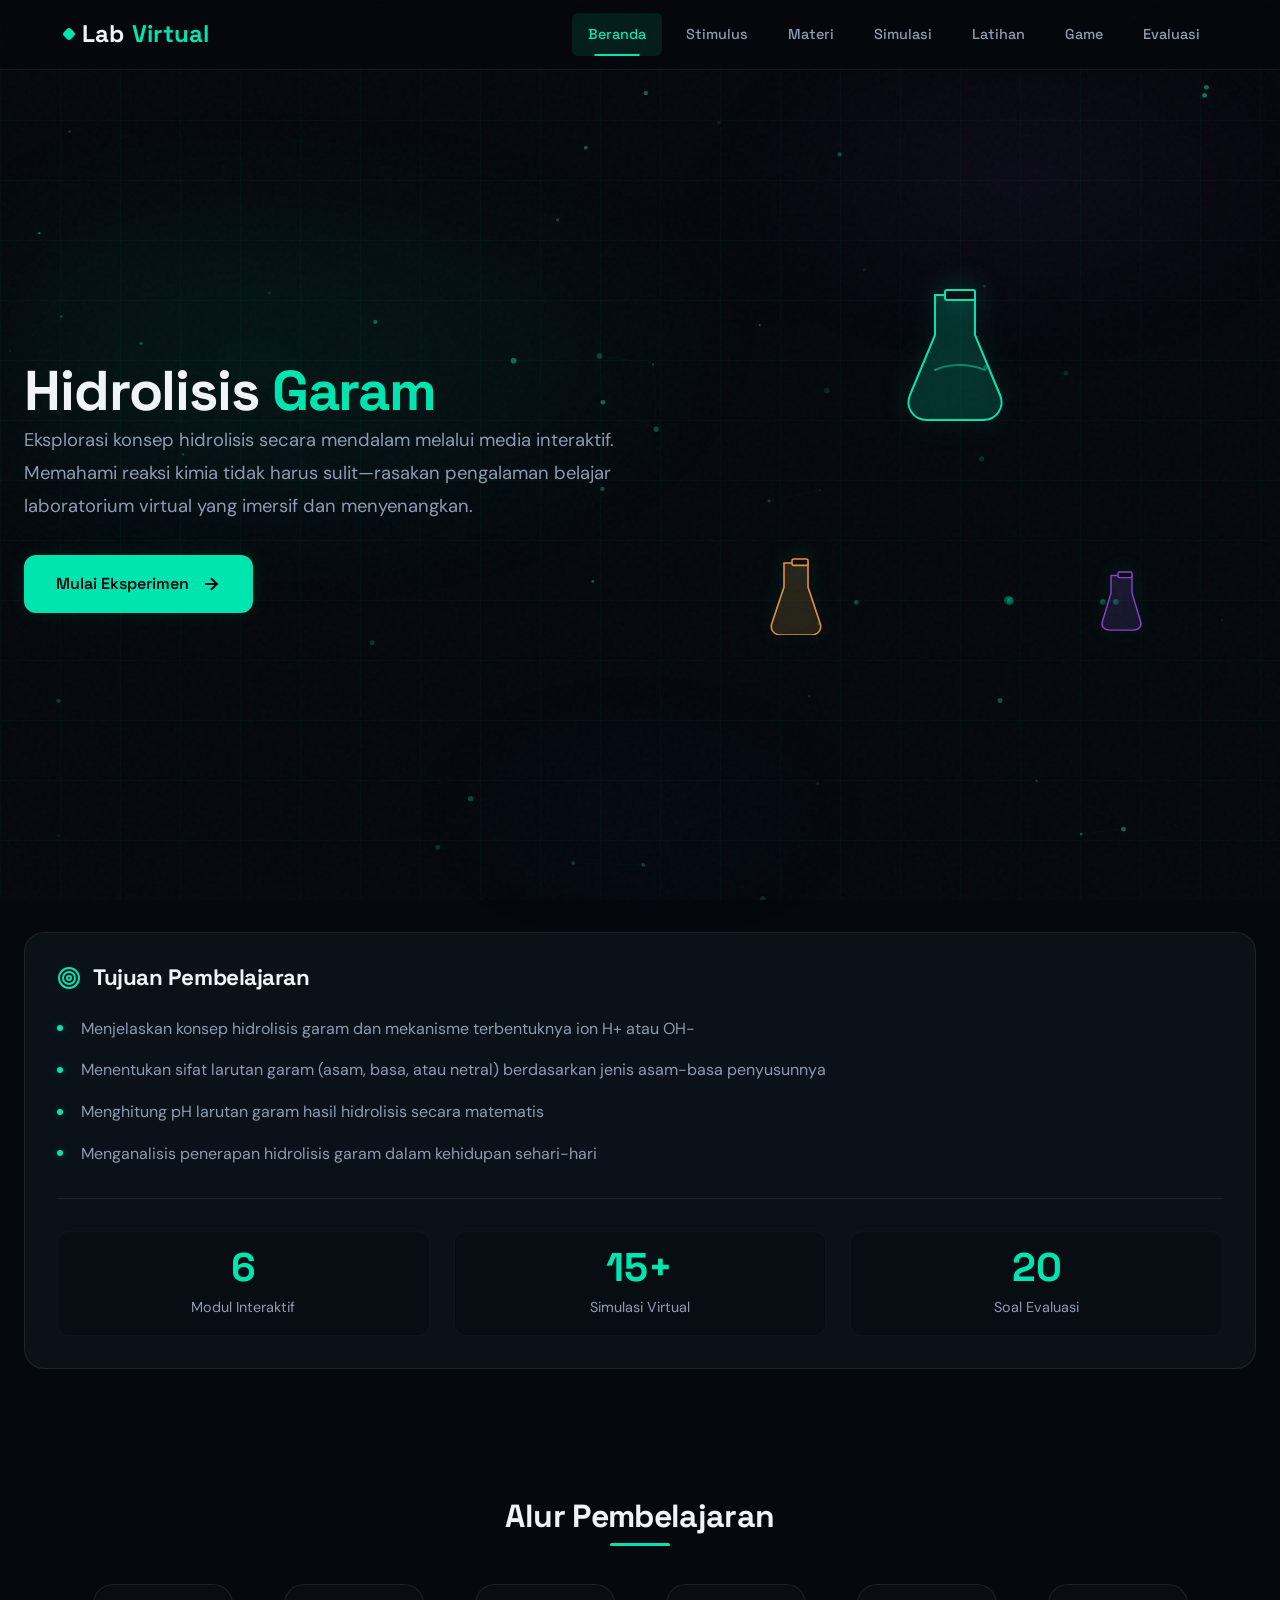
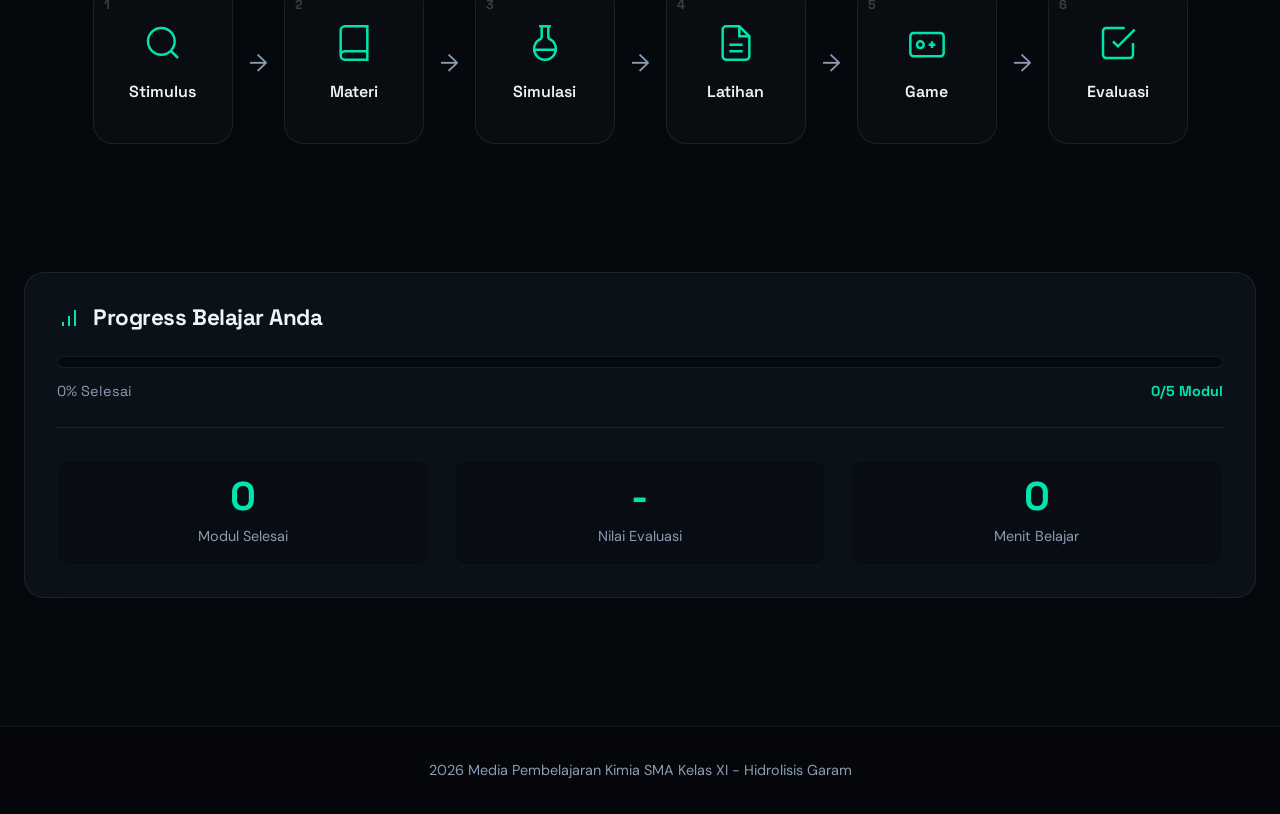
==== index.html @ 2d6d2042 "Add files via upload" ====
<!DOCTYPE html>
<html lang="id">
<head>
  <meta charset="UTF-8">
  <meta name="viewport" content="width=device-width, initial-scale=1.0">
  <title>Virtual Lab - Hidrolisis Garam</title>
  
  <link rel="preconnect" href="https://fonts.googleapis.com">
  <link rel="preconnect" href="https://fonts.gstatic.com" crossorigin>
  <link href="https://fonts.googleapis.com/css2?family=Space+Grotesk:wght@400;500;700&family=DM+Sans:wght@400;500;600&display=swap" rel="stylesheet">
  <link rel="stylesheet" href="assets/css/style.css">
</head>
<body>

<div class="bg-grid"></div>
<div class="bg-gradient"></div>
<div class="noise-overlay"></div>
<canvas id="moleculeCanvas"></canvas>

<header class="header" id="header">
  <div class="logo">Lab<span>Virtual</span></div>
  <button class="menu-toggle" id="menuToggle" aria-label="Toggle menu">
    <span></span><span></span><span></span>
  </button>
  <nav id="nav">
    <a href="index.html" class="active">Beranda</a>
    <a href="stimulus.html">Stimulus</a>
    <a href="materi.html">Materi</a>
    <a href="simulasi.html">Simulasi</a>
    <a href="latihan.html">Latihan</a>
    <a href="game.html">Game</a>
    <a href="evaluasi.html">Evaluasi</a>
  </nav>
</header>

<main class="container">

  <section class="hero">
    <div class="hero-text reveal">
      <h1>Hidrolisis <span>Garam</span></h1>
      <p>Eksplorasi konsep hidrolisis secara mendalam melalui media interaktif. Memahami reaksi kimia tidak harus sulit—rasakan pengalaman belajar laboratorium virtual yang imersif dan menyenangkan.</p>
      <a href="stimulus.html" class="btn-primary">
        Mulai Eksperimen
        <svg width="20" height="20" viewBox="0 0 24 24" fill="none" stroke="currentColor" stroke-width="2.5"><path d="M5 12h14M12 5l7 7-7 7"/></svg>
      </a>
    </div>
    <div class="hero-visual reveal" style="transition-delay: 0.2s;">
      <div class="lab-illustration">
        <svg class="flask flask-1" width="120" height="140" viewBox="0 0 120 140" fill="none">
          <path d="M45 10h30v40l25 60c5 12-3 25-17 25H27c-14 0-22-13-17-25l25-60V10z" fill="rgba(0, 229, 176, 0.15)" stroke="#00e5b0" stroke-width="2"/>
          <path d="M35 85c10-5 30-8 50 0" stroke="#00e5b0" stroke-width="2" stroke-linecap="round" opacity="0.5"/>
          <rect x="45" y="5" width="30" height="10" rx="2" fill="#0a0f14" stroke="#00e5b0" stroke-width="2"/>
        </svg>
        <svg class="flask flask-2" width="80" height="100" viewBox="0 0 80 100" fill="none">
          <path d="M30 10h20v30l15 45c3 8-2 15-11 15H16c-9 0-14-7-11-15l15-45V10z" fill="rgba(255, 159, 67, 0.15)" stroke="#ff9f43" stroke-width="2"/>
          <rect x="30" y="5" width="20" height="8" rx="2" fill="#0a0f14" stroke="#ff9f43" stroke-width="2"/>
        </svg>
        <svg class="flask flask-3" width="70" height="90" viewBox="0 0 70 90" fill="none">
          <path d="M25 10h20v25l12 40c3 7-2 13-10 13H13c-8 0-13-6-10-13l12-40V10z" fill="rgba(168, 85, 247, 0.15)" stroke="#a855f7" stroke-width="2"/>
          <rect x="25" y="5" width="20" height="8" rx="2" fill="#0a0f14" stroke="#a855f7" stroke-width="2"/>
        </svg>
        <div class="bubbles-container" id="bubblesContainer"></div>
      </div>
    </div>
  </section>

  <section class="card-section">
    <div class="card reveal" style="transition-delay: 0.3s;">
      <h3>
        <svg width="24" height="24" viewBox="0 0 24 24" fill="none" stroke="currentColor" stroke-width="2"><circle cx="12" cy="12" r="10"/><circle cx="12" cy="12" r="6"/><circle cx="12" cy="12" r="2"/></svg>
        Tujuan Pembelajaran
      </h3>
      <ul>
        <li>Menjelaskan konsep hidrolisis garam dan mekanisme terbentuknya ion H+ atau OH-</li>
        <li>Menentukan sifat larutan garam (asam, basa, atau netral) berdasarkan jenis asam-basa penyusunnya</li>
        <li>Menghitung pH larutan garam hasil hidrolisis secara matematis</li>
        <li>Menganalisis penerapan hidrolisis garam dalam kehidupan sehari-hari</li>
      </ul>
      <div class="stats-grid">
        <div class="stat-item"><div class="stat-value">6</div><div class="stat-label">Modul Interaktif</div></div>
        <div class="stat-item"><div class="stat-value">15+</div><div class="stat-label">Simulasi Virtual</div></div>
        <div class="stat-item"><div class="stat-value">20</div><div class="stat-label">Soal Evaluasi</div></div>
      </div>
    </div>
  </section>

  <section class="flow-section">
    <h2 class="reveal">Alur Pembelajaran</h2>
    <div class="flow-grid">
      <a href="stimulus.html" class="flow-item reveal" style="transition-delay: 0.1s;"><span class="flow-number">1</span><svg class="flow-icon" width="40" height="40" viewBox="0 0 24 24" fill="none" stroke="currentColor" stroke-width="1.5"><circle cx="11" cy="11" r="8"/><path d="m21 21-4.35-4.35"/></svg><span class="flow-label">Stimulus</span></a>
      <span class="flow-arrow reveal" style="transition-delay: 0.15s;">→</span>
      <a href="materi.html" class="flow-item reveal" style="transition-delay: 0.2s;"><span class="flow-number">2</span><svg class="flow-icon" width="40" height="40" viewBox="0 0 24 24" fill="none" stroke="currentColor" stroke-width="1.5"><path d="M4 19.5v-15A2.5 2.5 0 0 1 6.5 2H20v20H6.5a2.5 2.5 0 0 1 0-5H20"/></svg><span class="flow-label">Materi</span></a>
      <span class="flow-arrow reveal" style="transition-delay: 0.25s;">→</span>
      <a href="simulasi.html" class="flow-item reveal" style="transition-delay: 0.3s;"><span class="flow-number">3</span><svg class="flow-icon" width="40" height="40" viewBox="0 0 24 24" fill="none" stroke="currentColor" stroke-width="1.5"><path d="M10 2v7.31"/><path d="M14 9.3V1.99"/><path d="M8.5 2h7"/><path d="M14 9.3a6.5 6.5 0 1 1-4 0"/><path d="M5.52 16h12.96"/></svg><span class="flow-label">Simulasi</span></a>
      <span class="flow-arrow reveal" style="transition-delay: 0.35s;">→</span>
      <a href="latihan.html" class="flow-item reveal" style="transition-delay: 0.4s;"><span class="flow-number">4</span><svg class="flow-icon" width="40" height="40" viewBox="0 0 24 24" fill="none" stroke="currentColor" stroke-width="1.5"><path d="M14 2H6a2 2 0 0 0-2 2v16a2 2 0 0 0 2 2h12a2 2 0 0 0 2-2V8z"/><polyline points="14 2 14 8 20 8"/><line x1="16" y1="13" x2="8" y2="13"/><line x1="16" y1="17" x2="8" y2="17"/></svg><span class="flow-label">Latihan</span></a>
      <span class="flow-arrow reveal" style="transition-delay: 0.45s;">→</span>
      <a href="game.html" class="flow-item reveal" style="transition-delay: 0.5s;"><span class="flow-number">5</span><svg class="flow-icon" width="40" height="40" viewBox="0 0 24 24" fill="none" stroke="currentColor" stroke-width="1.5"><rect width="20" height="14" x="2" y="6" rx="2"/><circle cx="8" cy="13" r="2"/><path d="M15 11v4"/><path d="M17 13h-4"/></svg><span class="flow-label">Game</span></a>
      <span class="flow-arrow reveal" style="transition-delay: 0.55s;">→</span>
      <a href="evaluasi.html" class="flow-item reveal" style="transition-delay: 0.6s;"><span class="flow-number">6</span><svg class="flow-icon" width="40" height="40" viewBox="0 0 24 24" fill="none" stroke="currentColor" stroke-width="1.5"><path d="M9 11l3 3L22 4"/><path d="M21 12v7a2 2 0 0 1-2 2H5a2 2 0 0 1-2-2V5a2 2 0 0 1 2-2h11"/></svg><span class="flow-label">Evaluasi</span></a>
    </div>
  </section>

  <section class="card-section">
    <div class="card reveal" style="transition-delay: 0.7s;">
      <h3>
        <svg width="24" height="24" viewBox="0 0 24 24" fill="none" stroke="currentColor" stroke-width="2"><path d="M12 20V10"/><path d="M18 20V4"/><path d="M6 20v-4"/></svg>
        Progress Belajar Anda
      </h3>
      <div class="progress-container">
        <div class="progress-bar"><div class="progress-fill" id="progressFill" style="width: 0%"></div></div>
        <div class="progress-label"><span id="progressText">0% Selesai</span><span id="progressModules">0/6 Modul</span></div>
      </div>
      <div class="stats-grid" style="margin-top: 1.5rem;">
        <div class="stat-item"><div class="stat-value" id="completedCount">0</div><div class="stat-label">Modul Selesai</div></div>
        <div class="stat-item"><div class="stat-value" id="quizScore">-</div><div class="stat-label">Nilai Evaluasi</div></div>
        <div class="stat-item"><div class="stat-value" id="timeSpent">0</div><div class="stat-label">Menit Belajar</div></div>
      </div>
    </div>
  </section>

</main>

<footer class="footer">2026 Media Pembelajaran Kimia SMA Kelas XI - Hidrolisis Garam</footer>

<script src="assets/js/main.js"></script>
</body>
</html>
---- assets/css/style.css ----
/* =============================================
   MASTER STYLE.CSS - VIRTUAL LAB HIDROLISIS GARAM
   ============================================= */

/* 1. CSS VARIABLES */
:root {
  --bg-primary: #05080d;
  --bg-secondary: #0c1117;
  --bg-elevated: #111820;
  --fg-primary: #f0f4f8;
  --fg-secondary: #8b9cb3;
  --accent: #00e5b0;
  --accent-dim: rgba(0, 229, 176, 0.1);
  --accent-glow: rgba(0, 229, 176, 0.3);
  --primary: #a855f7;
  --secondary: #3b82f6;
  --danger: #ef4444;
  --warning: #f59e0b;
  --success: #22c55e;
  --glass: rgba(14, 22, 30, 0.7);
  --border: rgba(255, 255, 255, 0.08);
  --border-light: rgba(255, 255, 255, 0.12);
  --radius-sm: 6px;
  --radius-md: 12px;
  --radius-lg: 20px;
  --font-display: 'Space Grotesk', sans-serif;
  --font-body: 'DM Sans', sans-serif;
  --header-height: 70px;
}

/* 2. RESET & BASE */
*, *::before, *::after {
  box-sizing: border-box;
  margin: 0;
  padding: 0;
}

html {
  scroll-behavior: smooth;
  -webkit-font-smoothing: antialiased;
}

@media (prefers-reduced-motion: reduce) {
  html { scroll-behavior: auto; }
  *, *::before, *::after {
    animation-duration: 0.01ms !important;
    animation-iteration-count: 1 !important;
    transition-duration: 0.01ms !important;
  }
}

body {
  font-family: var(--font-body);
  background: var(--bg-primary);
  color: var(--fg-primary);
  line-height: 1.6;
  overflow-x: hidden;
  min-height: 100vh;
  position: relative;
}

::selection {
  background: var(--accent);
  color: var(--bg-primary);
}

/* 3. BACKGROUND LAYERS */
.bg-grid {
  position: fixed;
  inset: 0;
  background-image: 
    linear-gradient(rgba(0, 229, 176, 0.03) 1px, transparent 1px),
    linear-gradient(90deg, rgba(0, 229, 176, 0.03) 1px, transparent 1px);
  background-size: 60px 60px;
  pointer-events: none;
  z-index: 0;
}

.bg-gradient {
  position: fixed;
  inset: 0;
  background: 
    radial-gradient(ellipse 80% 50% at 20% 40%, rgba(0, 229, 176, 0.1), transparent 50%),
    radial-gradient(ellipse 60% 40% at 80% 20%, rgba(168, 85, 247, 0.08), transparent 45%),
    radial-gradient(ellipse 50% 30% at 50% 90%, rgba(59, 130, 246, 0.06), transparent 40%);
  pointer-events: none;
  z-index: 1;
  animation: auroraShift 25s ease-in-out infinite alternate;
  filter: blur(60px);
  opacity: 0.8;
}

@keyframes auroraShift {
  0% { transform: translate(0, 0) scale(1); }
  50% { transform: translate(30px, -20px) scale(1.1); }
  100% { transform: translate(-20px, 30px) scale(1.05); }
}

.noise-overlay {
  position: fixed;
  inset: 0;
  background-image: url("data:image/svg+xml,%3Csvg viewBox='0 0 256 256' xmlns='http://www.w3.org/2000/svg'%3E%3Cfilter id='noise'%3E%3CfeTurbulence type='fractalNoise' baseFrequency='0.8' numOctaves='4' stitchTiles='stitch'/%3E%3C/filter%3E%3Crect width='100%25' height='100%25' filter='url(%23noise)'/%3E%3C/svg%3E");
  opacity: 0.025;
  pointer-events: none;
  z-index: 2;
}

#moleculeCanvas {
  position: fixed;
  inset: 0;
  z-index: 3;
  pointer-events: none;
}

/* 4. TYPOGRAPHY */
h1, h2, h3, h4, h5, h6 {
  font-family: var(--font-display);
  font-weight: 700;
  line-height: 1.2;
  letter-spacing: -0.02em;
  color: var(--fg-primary);
}

h1 {
  font-size: clamp(2rem, 5vw, 3.5rem);
}

h1 span {
  color: var(--accent);
}

h2 {
  font-size: clamp(1.5rem, 3vw, 2rem);
}

h3 {
  font-size: clamp(1.2rem, 2.5vw, 1.5rem);
}

p {
  color: var(--fg-secondary);
  font-size: 1.05rem;
}

a {
  color: var(--accent);
  text-decoration: none;
  transition: color 0.2s;
}

a:hover {
  color: #00ffcc;
}

/* 5. HEADER */
.header {
  position: fixed;
  top: 0;
  left: 0;
  right: 0;
  height: var(--header-height);
  display: flex;
  align-items: center;
  justify-content: space-between;
  padding: 0 clamp(1rem, 5vw, 4rem);
  background: rgba(5, 8, 13, 0.8);
  backdrop-filter: blur(20px);
  border-bottom: 1px solid var(--border);
  z-index: 1000;
  transition: background 0.3s, padding 0.3s;
}

.header.scrolled {
  background: rgba(5, 8, 13, 0.95);
}

.logo {
  font-family: var(--font-display);
  font-size: 1.5rem;
  font-weight: 700;
  color: var(--fg-primary);
  display: flex;
  align-items: center;
  gap: 8px;
}

.logo::before {
  content: '';
  width: 10px;
  height: 10px;
  background: var(--accent);
  border-radius: 3px;
  transform: rotate(45deg);
}

.logo span {
  color: var(--accent);
}

/* Navigation */
nav {
  display: flex;
  gap: 0.5rem;
}

nav a {
  position: relative;
  font-family: var(--font-display);
  font-size: 0.9rem;
  font-weight: 500;
  color: var(--fg-secondary);
  text-decoration: none;
  padding: 0.6rem 1rem;
  border-radius: var(--radius-sm);
  transition: color 0.25s, background 0.25s;
}

nav a::after {
  content: '';
  position: absolute;
  bottom: 0;
  left: 50%;
  width: 0;
  height: 2px;
  background: var(--accent);
  transform: translateX(-50%);
  transition: width 0.3s;
}

nav a:hover,
nav a:focus-visible {
  color: var(--fg-primary);
  background: rgba(255, 255, 255, 0.05);
}

nav a:hover::after,
nav a:focus-visible::after {
  width: 50%;
}

nav a.active {
  color: var(--accent);
  background: var(--accent-dim);
}

nav a.active::after {
  width: 50%;
}

nav a:focus-visible {
  outline: 2px solid var(--accent);
  outline-offset: 2px;
}

/* Mobile Menu Toggle */
.menu-toggle {
  display: none;
  flex-direction: column;
  gap: 5px;
  padding: 8px;
  background: transparent;
  border: none;
  cursor: pointer;
}

.menu-toggle span {
  width: 24px;
  height: 2px;
  background: var(--fg-primary);
  border-radius: 2px;
  transition: transform 0.3s, opacity 0.3s;
}

.menu-toggle.active span:nth-child(1) {
  transform: rotate(45deg) translate(5px, 5px);
}

.menu-toggle.active span:nth-child(2) {
  opacity: 0;
}

.menu-toggle.active span:nth-child(3) {
  transform: rotate(-45deg) translate(5px, -5px);
}

/* 6. CONTAINER */
.container {
  position: relative;
  z-index: 10;
  max-width: 1400px;
  margin: 0 auto;
  padding: calc(var(--header-height) + 2rem) 1.5rem 4rem;
}

/* 7. HERO SECTION */
.hero {
  display: grid;
  grid-template-columns: 1fr 1fr;
  gap: 3rem;
  align-items: center;
  min-height: calc(100vh - var(--header-height) - 4rem);
  padding: 2rem 0;
}

.hero-text p {
  font-size: 1.15rem;
  line-height: 1.8;
  margin-bottom: 2rem;
  color: var(--fg-secondary);
}

/* Buttons */
.btn-primary,
.btn-secondary {
  display: inline-flex;
  align-items: center;
  gap: 0.75rem;
  font-family: var(--font-display);
  font-size: 1rem;
  font-weight: 600;
  padding: 1rem 2rem;
  border-radius: var(--radius-md);
  text-decoration: none;
  cursor: pointer;
  transition: all 0.3s ease;
  border: none;
}

.btn-primary {
  background: var(--accent);
  color: var(--bg-primary);
  box-shadow: 0 0 20px var(--accent-dim);
}

.btn-primary:hover,
.btn-primary:focus-visible {
  transform: translateY(-2px);
  box-shadow: 0 10px 30px var(--accent-glow);
}

.btn-primary svg {
  transition: transform 0.2s;
}

.btn-primary:hover svg {
  transform: translateX(4px);
}

.btn-secondary {
  background: transparent;
  color: var(--fg-secondary);
  border: 1px solid var(--border);
}

.btn-secondary:hover,
.btn-secondary:focus-visible {
  background: rgba(255, 255, 255, 0.05);
  color: var(--fg-primary);
  border-color: var(--border-light);
}

.btn-primary:focus-visible,
.btn-secondary:focus-visible {
  outline: 2px solid var(--accent);
  outline-offset: 3px;
}

/* Hero Visual */
.hero-visual {
  display: flex;
  justify-content: center;
  align-items: center;
  height: 100%;
}

.lab-illustration {
  position: relative;
  width: 400px;
  height: 400px;
}

.flask {
  position: absolute;
  filter: drop-shadow(0 0 15px rgba(0, 229, 176, 0.3));
}

.flask-1 {
  top: 0;
  left: 50%;
  transform: translateX(-50%);
  z-index: 3;
  animation: floatFlask 6s ease-in-out infinite;
}

.flask-2 {
  bottom: 10%;
  left: 0;
  z-index: 2;
  transform: scale(0.8);
  opacity: 0.9;
  animation: floatFlask 6s ease-in-out infinite;
  animation-delay: -2s;
}

.flask-3 {
  bottom: 10%;
  right: 0;
  z-index: 2;
  transform: scale(0.7);
  opacity: 0.8;
  animation: floatFlask 6s ease-in-out infinite;
  animation-delay: -4s;
}

@keyframes floatFlask {
  0%, 100% { transform: translateY(0); }
  50% { transform: translateY(-15px); }
}

.flask-2 { animation-name: floatFlask2; }
@keyframes floatFlask2 {
  0%, 100% { transform: scale(0.8) translateY(0); }
  50% { transform: scale(0.8) translateY(-10px); }
}

.flask-3 { animation-name: floatFlask3; }
@keyframes floatFlask3 {
  0%, 100% { transform: scale(0.7) translateY(0); }
  50% { transform: scale(0.7) translateY(-12px); }
}

/* Bubbles */
.bubbles-container {
  position: absolute;
  inset: 0;
  pointer-events: none;
  overflow: hidden;
}

.bubble {
  position: absolute;
  border-radius: 50%;
  background: radial-gradient(circle at 30% 30%, rgba(0, 229, 176, 0.4), rgba(0, 229, 176, 0.1));
  animation: bubbleRise linear infinite;
}

@keyframes bubbleRise {
  0% {
    transform: translateY(100%) scale(0);
    opacity: 0;
  }
  10% {
    opacity: 1;
  }
  90% {
    opacity: 1;
  }
  100% {
    transform: translateY(-400px) scale(1);
    opacity: 0;
  }
}

/* 8. CARDS */
.card-section {
  margin: 4rem 0;
}

.card {
  background: var(--glass);
  border: 1px solid var(--border);
  border-radius: var(--radius-lg);
  padding: 2rem;
  backdrop-filter: blur(20px);
  transition: all 0.4s ease;
  position: relative;
  overflow: hidden;
}

.card::before {
  content: '';
  position: absolute;
  top: 0;
  left: 0;
  right: 0;
  height: 1px;
  background: linear-gradient(90deg, transparent, var(--accent), transparent);
  opacity: 0;
  transition: opacity 0.3s;
}

.card:hover {
  border-color: rgba(0, 229, 176, 0.3);
  transform: translateY(-4px);
}

.card:hover::before {
  opacity: 1;
}

.card h3 {
  font-size: 1.4rem;
  margin-bottom: 1.5rem;
  display: flex;
  align-items: center;
  gap: 0.75rem;
}

.card h3 svg {
  color: var(--accent);
  flex-shrink: 0;
}

.card ul {
  list-style: none;
  display: flex;
  flex-direction: column;
  gap: 1rem;
}

.card li {
  position: relative;
  padding-left: 1.5rem;
  color: var(--fg-secondary);
  line-height: 1.6;
}

.card li::before {
  content: '';
  position: absolute;
  left: 0;
  top: 0.6em;
  width: 6px;
  height: 6px;
  background: var(--accent);
  border-radius: 50%;
  box-shadow: 0 0 10px var(--accent-glow);
}

/* Stats Grid */
.stats-grid {
  display: grid;
  grid-template-columns: repeat(3, 1fr);
  gap: 1.5rem;
  margin-top: 2rem;
  padding-top: 2rem;
  border-top: 1px solid var(--border);
}

.stat-item {
  text-align: center;
  padding: 1rem;
  background: rgba(0, 0, 0, 0.2);
  border-radius: var(--radius-md);
  border: 1px solid rgba(255, 255, 255, 0.03);
}

.stat-value {
  font-family: var(--font-display);
  font-size: 2.5rem;
  font-weight: 700;
  color: var(--accent);
  line-height: 1;
}

.stat-label {
  font-size: 0.9rem;
  color: var(--fg-secondary);
  margin-top: 0.5rem;
}

/* 9. FLOW SECTION */
.flow-section {
  padding: 4rem 0;
  text-align: center;
}

.flow-section h2 {
  margin-bottom: 3rem;
  position: relative;
  display: inline-block;
}

.flow-section h2::after {
  content: '';
  position: absolute;
  bottom: -10px;
  left: 50%;
  transform: translateX(-50%);
  width: 60px;
  height: 3px;
  background: var(--accent);
  border-radius: 2px;
}

.flow-grid {
  display: flex;
  justify-content: center;
  align-items: center;
  flex-wrap: wrap;
  gap: 1rem;
}

.flow-item {
  position: relative;
  width: 140px;
  height: 160px;
  background: rgba(255, 255, 255, 0.02);
  border: 1px solid var(--border);
  border-radius: var(--radius-lg);
  display: flex;
  flex-direction: column;
  align-items: center;
  justify-content: center;
  gap: 1rem;
  text-decoration: none;
  color: var(--fg-primary);
  transition: all 0.3s ease;
  overflow: hidden;
}

.flow-item::before {
  content: '';
  position: absolute;
  inset: 0;
  background: radial-gradient(circle at 50% 0%, var(--accent-dim), transparent 70%);
  opacity: 0;
  transition: opacity 0.3s;
}

.flow-item:hover,
.flow-item:focus-visible {
  border-color: var(--accent);
  transform: translateY(-8px);
  box-shadow: 0 15px 30px rgba(0, 0, 0, 0.3);
}

.flow-item:hover::before,
.flow-item:focus-visible::before {
  opacity: 1;
}

.flow-item:focus-visible {
  outline: 2px solid var(--accent);
  outline-offset: 2px;
}

.flow-number {
  position: absolute;
  top: 10px;
  left: 10px;
  font-family: var(--font-display);
  font-weight: 700;
  font-size: 0.8rem;
  color: rgba(255, 255, 255, 0.2);
}

.flow-icon {
  color: var(--accent);
  transition: transform 0.3s;
}

.flow-item:hover .flow-icon {
  transform: scale(1.1);
}

.flow-label {
  font-family: var(--font-display);
  font-size: 1rem;
  font-weight: 600;
  position: relative;
  z-index: 2;
}

.flow-arrow {
  color: var(--fg-secondary);
  opacity: 0.4;
  font-size: 1.5rem;
}

/* 10. PROGRESS BAR */
.progress-container {
  margin-top: 1.5rem;
}

.progress-bar {
  height: 12px;
  background: rgba(0, 0, 0, 0.4);
  border-radius: var(--radius-sm);
  overflow: hidden;
  border: 1px solid var(--border);
}

.progress-fill {
  height: 100%;
  background: linear-gradient(90deg, var(--accent), #00ff88);
  border-radius: var(--radius-sm);
  transition: width 1s cubic-bezier(0.4, 0, 0.2, 1);
  position: relative;
}

.progress-fill::after {
  content: '';
  position: absolute;
  top: 0;
  left: 0;
  right: 0;
  bottom: 0;
  background: linear-gradient(90deg, transparent, rgba(255, 255, 255, 0.3), transparent);
  animation: shimmer 2s infinite;
}

@keyframes shimmer {
  0% { transform: translateX(-100%); }
  100% { transform: translateX(100%); }
}

.progress-label {
  display: flex;
  justify-content: space-between;
  margin-top: 0.75rem;
  font-size: 0.9rem;
  font-family: var(--font-display);
}

.progress-label span:first-child {
  color: var(--fg-secondary);
}

.progress-label span:last-child {
  color: var(--accent);
  font-weight: 700;
}

/* 11. TAGS */
.tag {
  display: inline-block;
  padding: 0.5rem 1rem;
  background: var(--accent-dim);
  color: var(--accent);
  border-radius: 100px;
  font-family: var(--font-display);
  font-size: 0.85rem;
  font-weight: 600;
  margin-bottom: 1rem;
  border: 1px solid rgba(0, 229, 176, 0.2);
}

/* 12. FOOTER */
.footer {
  position: relative;
  z-index: 10;
  text-align: center;
  padding: 2rem 1.5rem;
  color: var(--fg-secondary);
  font-size: 0.9rem;
  border-top: 1px solid var(--border);
  background: rgba(0, 0, 0, 0.2);
}

/* 13. REVEAL ANIMATIONS */
.reveal {
  opacity: 0;
  transform: translateY(30px);
  transition: opacity 0.8s ease-out, transform 0.8s ease-out;
}

.reveal.visible {
  opacity: 1;
  transform: translateY(0);
}

/* 14. NAV BUTTONS */
.nav-buttons {
  display: flex;
  justify-content: space-between;
  gap: 1rem;
  margin-top: 4rem;
  padding-top: 2rem;
  border-top: 1px solid var(--border);
}

.nav-buttons.center {
  justify-content: center;
}

/* 15. FORM ELEMENTS */
select,
input[type="number"],
input[type="text"],
input[type="email"] {
  width: 100%;
  padding: 0.875rem 1rem;
  background: rgba(0, 0, 0, 0.3);
  border: 1px solid var(--border);
  border-radius: var(--radius-md);
  color: var(--fg-primary);
  font-family: var(--font-body);
  font-size: 1rem;
  transition: border-color 0.2s;
}

select:focus,
input:focus {
  outline: none;
  border-color: var(--accent);
}

select {
  cursor: pointer;
}

label {
  display: block;
  font-size: 0.9rem;
  color: var(--fg-secondary);
  margin-bottom: 0.5rem;
  font-weight: 500;
}

textarea {
  width: 100%;
  min-height: 120px;
  padding: 1rem;
  background: rgba(0, 0, 0, 0.3);
  border: 1px solid var(--border);
  border-radius: var(--radius-md);
  color: var(--fg-primary);
  font-family: var(--font-body);
  font-size: 1rem;
  resize: vertical;
  transition: border-color 0.2s;
}

textarea:focus {
  outline: none;
  border-color: var(--accent);
}

/* 16. RESPONSIVE */
@media (max-width: 1024px) {
  .hero {
    grid-template-columns: 1fr;
    text-align: center;
    gap: 2rem;
  }

  .hero-text p {
    margin: 0 auto 2rem;
  }

  .hero-visual {
    order: 1;
    height: 300px;
  }

  .hero-text {
    order: 2;
  }

  .lab-illustration {
    width: 300px;
    height: 300px;
  }

  .stats-grid {
    grid-template-columns: 1fr;
    gap: 1rem;
  }

  .stat-item {
    display: flex;
    align-items: center;
    justify-content: center;
    gap: 1rem;
    text-align: left;
  }

  .stat-label {
    margin-top: 0;
  }
}

@media (max-width: 768px) {
  :root {
    --header-height: 60px;
  }

  .header {
    padding: 0 1.5rem;
  }

/* =============================================
   LATIHAN PAGE STYLES
   ============================================= */

.latihan-hero {
  text-align: center;
  padding: 2rem 0;
}

.latihan-hero p {
  max-width: 600px;
  margin: 0 auto;
}

.upload-section {
  max-width: 1000px;
  margin: 0 auto;
}

.upload-area {
  border: 2px dashed var(--border);
  border-radius: var(--radius-lg);
  padding: 4rem 2rem;
  text-align: center;
  transition: all 0.3s;
  cursor: pointer;
  background: rgba(0, 0, 0, 0.1);
}

.upload-area:hover,
.upload-area.dragover {
  border-color: var(--accent);
  background: var(--accent-dim);
}

.upload-icon {
  width: 64px;
  height: 64px;
  margin: 0 auto 1rem;
  color: var(--fg-secondary);
}

.upload-title {
  font-family: var(--font-display);
  font-size: 1.25rem;
  color: var(--fg-primary);
  margin-bottom: 0.5rem;
}

.upload-subtitle {
  color: var(--fg-secondary);
  margin-bottom: 1rem;
}

.upload-formats {
  display: flex;
  justify-content: center;
  gap: 0.5rem;
  flex-wrap: wrap;
}

.format-tag {
  padding: 0.25rem 0.75rem;
  background: rgba(255, 255, 255, 0.05);
  border-radius: 100px;
  font-size: 0.8rem;
  color: var(--fg-secondary);
}

.file-preview {
  margin-top: 1rem;
}

.file-info {
  display: flex;
  align-items: center;
  justify-content: space-between;
  padding: 1rem;
  background: rgba(0, 0, 0, 0.2);
  border-radius: var(--radius-sm);
  margin-bottom: 1rem;
  flex-wrap: wrap;
  gap: 1rem;
}

.file-name {
  display: flex;
  align-items: center;
  gap: 0.75rem;
}

.file-name svg {
  color: var(--accent);
  flex-shrink: 0;
}

.file-actions {
  display: flex;
  gap: 0.5rem;
}

.btn-small {
  padding: 0.5rem 1rem;
  font-size: 0.85rem;
}

/* PDF Viewer */
.pdf-viewer {
  background: rgba(0, 0, 0, 0.2);
  border-radius: var(--radius-md);
  overflow: hidden;
  border: 1px solid var(--border);
}

.pdf-toolbar {
  display: flex;
  align-items: center;
  gap: 0.5rem;
  padding: 0.75rem 1rem;
  background: rgba(0, 0, 0, 0.4);
  border-bottom: 1px solid var(--border);
  flex-wrap: wrap;
}

.toolbar-group {
  display: flex;
  align-items: center;
  gap: 0.25rem;
}

.toolbar-divider {
  width: 1px;
  height: 28px;
  background: var(--border);
  margin: 0 0.5rem;
}

.tool-btn {
  width: 36px;
  height: 36px;
  display: flex;
  align-items: center;
  justify-content: center;
  background: rgba(255, 255, 255, 0.05);
  border: 1px solid transparent;
  border-radius: var(--radius-sm);
  color: var(--fg-secondary);
  cursor: pointer;
  transition: all 0.2s;
}

.tool-btn:hover {
  background: rgba(255, 255, 255, 0.1);
  color: var(--fg-primary);
}

.tool-btn.active {
  background: var(--accent);
  color: var(--bg-primary);
  border-color: var(--accent);
}

.tool-btn.danger:hover {
  background: rgba(239, 68, 68, 0.2);
  color: var(--danger);
}

.color-picker {
  display: flex;
  gap: 0.25rem;
}

.color-btn {
  width: 28px;
  height: 28px;
  border-radius: 50%;
  border: 2px solid transparent;
  cursor: pointer;
  transition: transform 0.2s, border-color 0.2s;
}

.color-btn:hover {
  transform: scale(1.1);
}

.color-btn.active {
  border-color: white;
}

.brush-size {
  display: flex;
  align-items: center;
  gap: 0.5rem;
}

.brush-size input[type="range"] {
  width: 60px;
  height: 4px;
  -webkit-appearance: none;
  background: rgba(255, 255, 255, 0.1);
  border-radius: 2px;
  cursor: pointer;
}

.brush-size input[type="range"]::-webkit-slider-thumb {
  -webkit-appearance: none;
  width: 14px;
  height: 14px;
  background: var(--accent);
  border-radius: 50%;
  cursor: pointer;
}

.page-nav {
  min-width: 100px;
}

.page-info,
.zoom-level {
  font-size: 0.85rem;
  color: var(--fg-secondary);
  font-family: var(--font-display);
  min-width: 50px;
  text-align: center;
}

.pdf-canvas-container {
  background: #1a1a1a;
  min-height: 500px;
  max-height: 70vh;
  overflow: auto;
  padding: 2rem;
  display: flex;
  justify-content: center;
}

.canvas-wrapper {
  position: relative;
  box-shadow: 0 4px 30px rgba(0, 0, 0, 0.5);
}

#pdfCanvas {
  display: block;
  background: white;
}

#drawingCanvas {
  position: absolute;
  top: 0;
  left: 0;
  cursor: crosshair;
}

/* Tips Card */
.tips-card {
  background: linear-gradient(135deg, rgba(245, 158, 11, 0.1), rgba(0, 0, 0, 0.1));
  border: 1px solid rgba(245, 158, 11, 0.2);
  border-radius: var(--radius-md);
  padding: 1.5rem;
}

.tips-card h4 {
  display: flex;
  align-items: center;
  gap: 0.5rem;
  color: var(--warning);
  margin-bottom: 1rem;
  font-family: var(--font-display);
}

.tips-card ul {
  list-style: none;
  display: flex;
  flex-direction: column;
  gap: 0.5rem;
}

.tips-card li {
  color: var(--fg-secondary);
  font-size: 0.9rem;
  padding-left: 1.25rem;
  position: relative;
}

.tips-card li::before {
  content: '→';
  position: absolute;
  left: 0;
  color: var(--warning);
}

/* Responsive */
@media (max-width: 768px) {
  .pdf-toolbar {
    justify-content: center;
    gap: 0.25rem;
  }
  
  .toolbar-divider {
    display: none;
  }
  
  .brush-size {
    width: 100%;
    justify-content: center;
    margin-top: 0.5rem;
  }
  
  .page-nav {
    width: 100%;
    justify-content: center;
    margin-top: 0.5rem;
  }
  
  .file-info {
    flex-direction: column;
    text-align: center;
  }
  
  .file-actions {
    width: 100%;
    justify-content: center;
  }
}

  .menu-toggle {
    display: flex;
  }

  nav {
    position: fixed;
    top: var(--header-height);
    left: 0;
    right: 0;
    background: var(--bg-primary);
    flex-direction: column;
    padding: 1rem;
    gap: 0.5rem;
    border-bottom: 1px solid var(--border);
    transform: translateY(-100%);
    opacity: 0;
    visibility: hidden;
    transition: all 0.3s ease;
  }

  nav.open {
    transform: translateY(0);
    opacity: 1;
    visibility: visible;
  }

  nav a {
    padding: 1rem;
    text-align: left;
  }

  .flow-grid {
    flex-direction: column;
  }

  .flow-arrow {
    transform: rotate(90deg);
  }

  .flow-item {
    width: 100%;
    max-width: 280px;
    height: auto;
    padding: 1.5rem;
  }

  .nav-buttons {
    flex-direction: column;
  }

  .nav-buttons a {
    width: 100%;
    justify-content: center;
  }

  .card {
    padding: 1.5rem;
  }
}

@media (max-width: 480px) {
  .container {
    padding: calc(var(--header-height) + 1rem) 1rem 3rem;
  }

  .btn-primary,
  .btn-secondary {
    width: 100%;
    justify-content: center;
  }
}
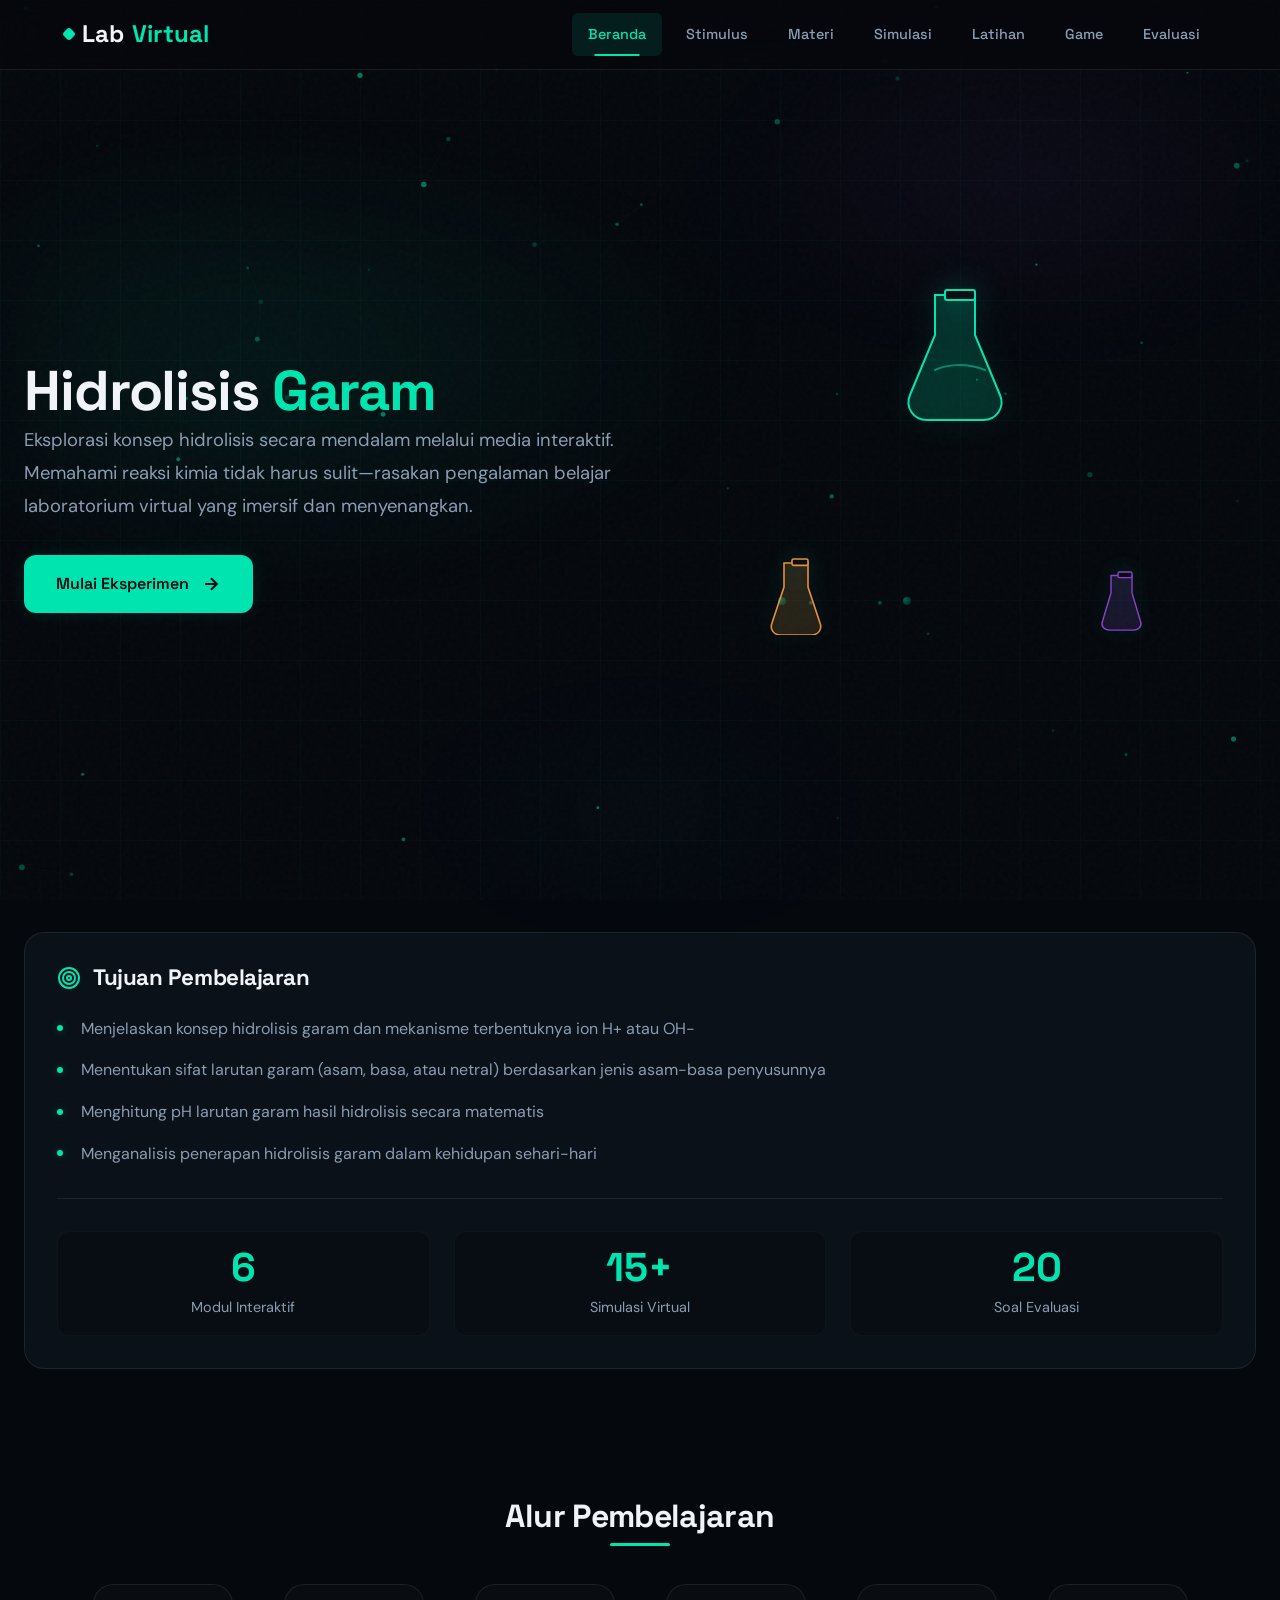
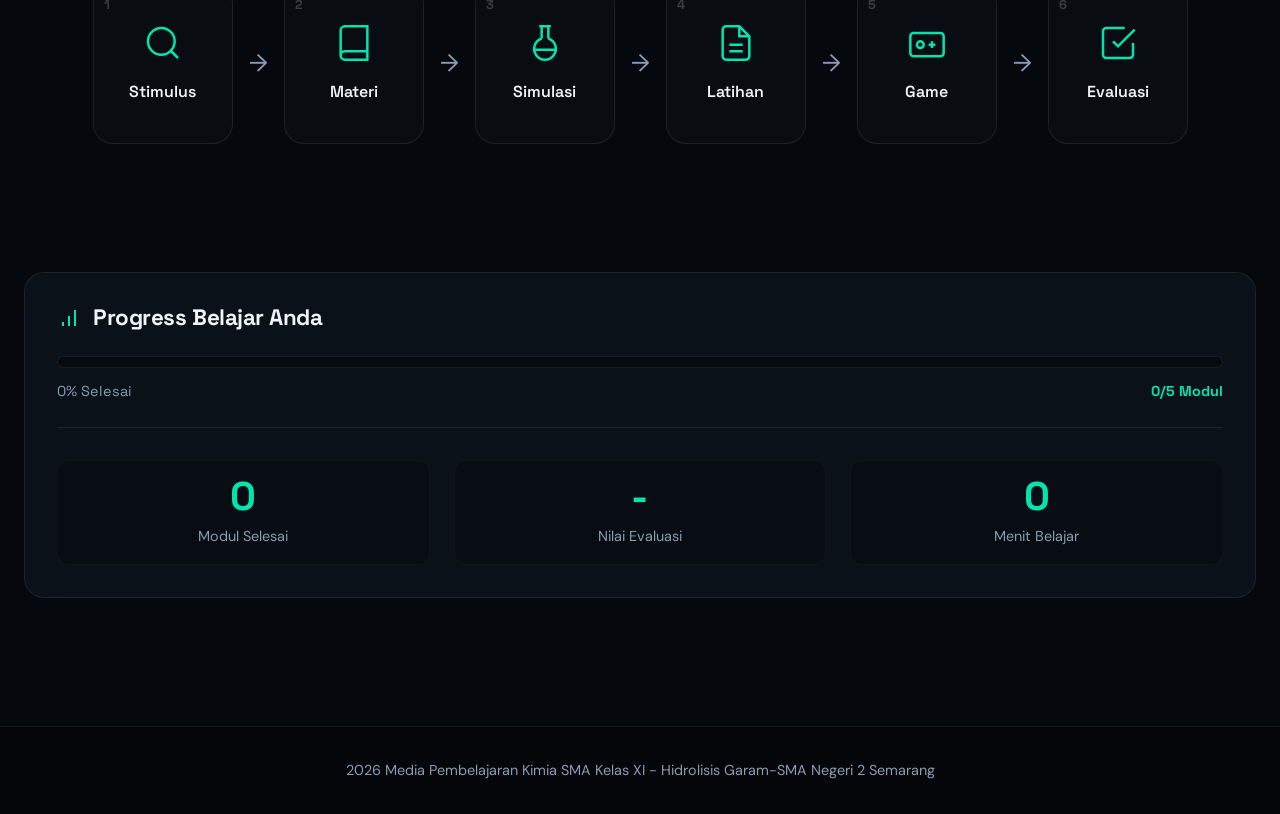
==== commit eb6bd261: "Update index.html" ====
--- a/index.html
+++ b/index.html
@@ -121,8 +121,9 @@
 
 </main>
 
-<footer class="footer">2026 Media Pembelajaran Kimia SMA Kelas XI - Hidrolisis Garam</footer>
+<footer class="footer">2026 Media Pembelajaran Kimia SMA Kelas XI - Hidrolisis Garam-SMA Negeri 2 Semarang</footer>
 
 <script src="assets/js/main.js"></script>
 </body>
-</html>+
+</html>
